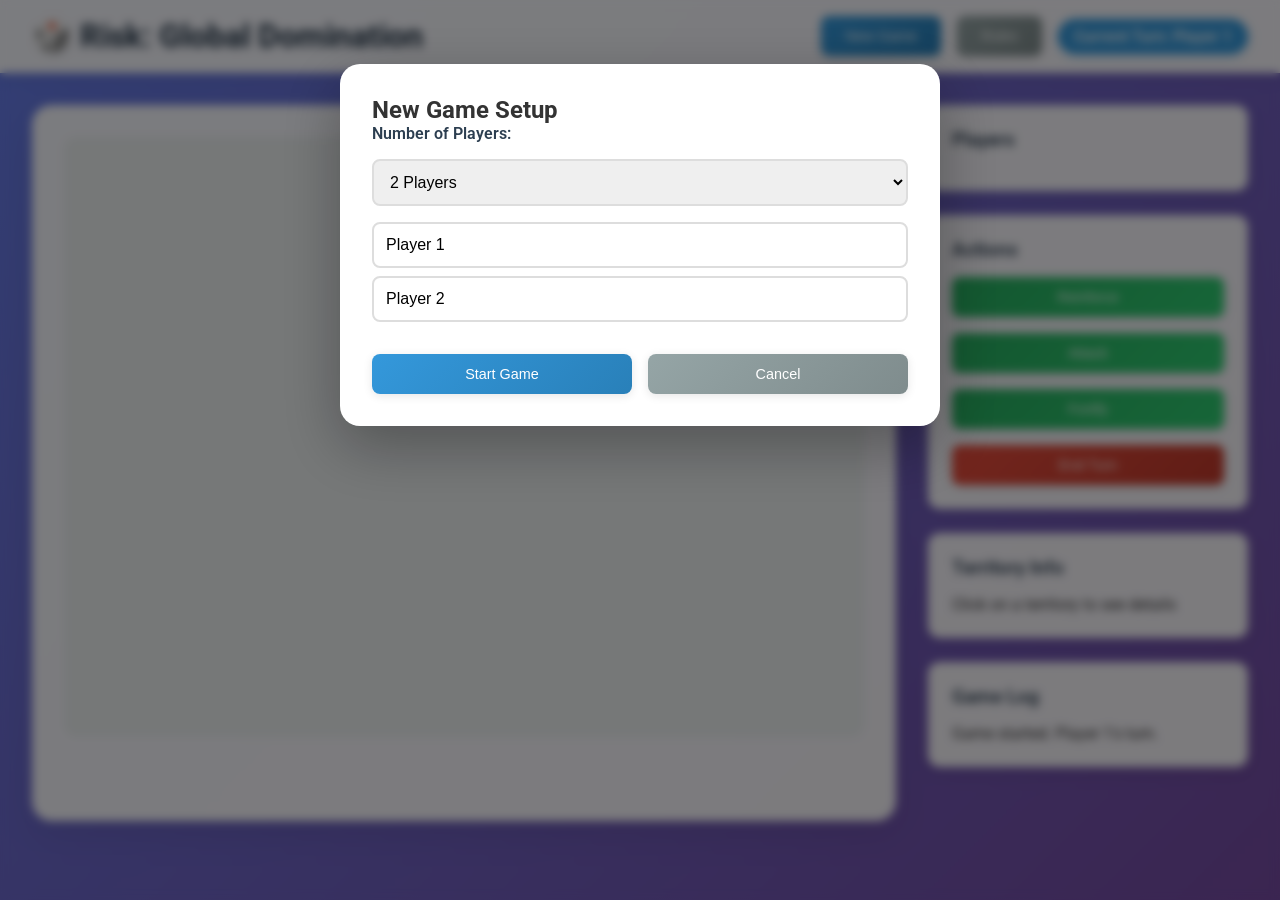
==== index.html @ bb5fba93 "Create initial Risk board game implementation with game logic, UI, and styling Co-authored-by: frost" ====
<!DOCTYPE html>
<html lang="en">
<head>
    <meta charset="UTF-8">
    <meta name="viewport" content="width=device-width, initial-scale=1.0">
    <title>Risk Board Game</title>
    <link rel="stylesheet" href="styles.css">
    <link href="https://fonts.googleapis.com/css2?family=Roboto:wght@300;400;500;700&display=swap" rel="stylesheet">
</head>
<body>
    <div id="app">
        <header class="header">
            <h1>🎲 Risk: Global Domination</h1>
            <div class="game-controls">
                <button id="new-game-btn" class="btn btn-primary">New Game</button>
                <button id="rules-btn" class="btn btn-secondary">Rules</button>
                <div class="player-turn">
                    <span>Current Turn: <span id="current-player">Player 1</span></span>
                </div>
            </div>
        </header>

        <main class="main-content">
            <div class="game-board-container">
                <div id="game-board" class="game-board">
                    <!-- The board will be generated here -->
                </div>
            </div>

            <aside class="game-sidebar">
                <div class="players-panel">
                    <h3>Players</h3>
                    <div id="players-list">
                        <!-- Players will be listed here -->
                    </div>
                </div>

                <div class="actions-panel">
                    <h3>Actions</h3>
                    <div class="action-buttons">
                        <button id="reinforce-btn" class="btn btn-action">Reinforce</button>
                        <button id="attack-btn" class="btn btn-action">Attack</button>
                        <button id="fortify-btn" class="btn btn-action">Fortify</button>
                        <button id="end-turn-btn" class="btn btn-warning">End Turn</button>
                    </div>
                </div>

                <div class="territory-info">
                    <h3>Territory Info</h3>
                    <div id="selected-territory">
                        <p>Click on a territory to see details</p>
                    </div>
                </div>

                <div class="game-log">
                    <h3>Game Log</h3>
                    <div id="log-content">
                        <p>Game started. Player 1's turn.</p>
                    </div>
                </div>
            </aside>
        </main>

        <!-- Modal for Rules -->
        <div id="rules-modal" class="modal">
            <div class="modal-content">
                <span class="close">&times;</span>
                <h2>Risk Game Rules</h2>
                <div class="rules-content">
                    <h3>Objective</h3>
                    <p>Conquer every territory on the board and eliminate all other players.</p>
                    
                    <h3>Turn Structure</h3>
                    <ol>
                        <li><strong>Reinforcement:</strong> Place new armies based on territories owned and continent bonuses</li>
                        <li><strong>Attack:</strong> Attack adjacent enemy territories using dice</li>
                        <li><strong>Fortify:</strong> Move armies between connected territories you control</li>
                    </ol>
                    
                    <h3>Combat</h3>
                    <ul>
                        <li>Attacker rolls up to 3 dice, defender up to 2</li>
                        <li>Compare highest dice; loser removes armies</li>
                        <li>Continue until one side has no armies left</li>
                    </ul>
                    
                    <h3>Winning</h3>
                    <p>Last player remaining wins the game!</p>
                </div>
            </div>
        </div>

        <!-- Modal for Game Setup -->
        <div id="setup-modal" class="modal">
            <div class="modal-content">
                <h2>New Game Setup</h2>
                <div class="setup-content">
                    <label for="player-count">Number of Players:</label>
                    <select id="player-count">
                        <option value="2">2 Players</option>
                        <option value="3">3 Players</option>
                        <option value="4">4 Players</option>
                        <option value="5">5 Players</option>
                        <option value="6">6 Players</option>
                    </select>
                    
                    <div id="player-names">
                        <!-- Player name inputs will be generated here -->
                    </div>
                    
                    <div class="setup-buttons">
                        <button id="start-game-btn" class="btn btn-primary">Start Game</button>
                        <button id="cancel-setup-btn" class="btn btn-secondary">Cancel</button>
                    </div>
                </div>
            </div>
        </div>
    </div>

    <script src="game.js"></script>
</body>
</html>
---- styles.css ----
/* Reset and base styles */
* {
    margin: 0;
    padding: 0;
    box-sizing: border-box;
}

body {
    font-family: 'Roboto', sans-serif;
    background: linear-gradient(135deg, #667eea 0%, #764ba2 100%);
    min-height: 100vh;
    color: #333;
}

/* Header styles */
.header {
    background: rgba(255, 255, 255, 0.95);
    backdrop-filter: blur(10px);
    padding: 1rem 2rem;
    display: flex;
    justify-content: space-between;
    align-items: center;
    box-shadow: 0 2px 20px rgba(0, 0, 0, 0.1);
    border-bottom: 1px solid rgba(255, 255, 255, 0.2);
}

.header h1 {
    font-size: 2rem;
    font-weight: 700;
    color: #2c3e50;
    text-shadow: 2px 2px 4px rgba(0, 0, 0, 0.1);
}

.game-controls {
    display: flex;
    align-items: center;
    gap: 1rem;
}

.player-turn {
    background: #3498db;
    color: white;
    padding: 0.5rem 1rem;
    border-radius: 25px;
    font-weight: 500;
    box-shadow: 0 2px 10px rgba(52, 152, 219, 0.3);
}

/* Button styles */
.btn {
    padding: 0.75rem 1.5rem;
    border: none;
    border-radius: 8px;
    font-weight: 500;
    cursor: pointer;
    transition: all 0.3s ease;
    font-size: 0.9rem;
    box-shadow: 0 2px 10px rgba(0, 0, 0, 0.1);
}

.btn-primary {
    background: linear-gradient(135deg, #3498db, #2980b9);
    color: white;
}

.btn-primary:hover {
    transform: translateY(-2px);
    box-shadow: 0 4px 20px rgba(52, 152, 219, 0.4);
}

.btn-secondary {
    background: linear-gradient(135deg, #95a5a6, #7f8c8d);
    color: white;
}

.btn-secondary:hover {
    transform: translateY(-2px);
    box-shadow: 0 4px 20px rgba(149, 165, 166, 0.4);
}

.btn-action {
    background: linear-gradient(135deg, #27ae60, #2ecc71);
    color: white;
    margin-bottom: 0.5rem;
    width: 100%;
}

.btn-action:hover {
    transform: translateY(-2px);
    box-shadow: 0 4px 20px rgba(46, 204, 113, 0.4);
}

.btn-warning {
    background: linear-gradient(135deg, #e74c3c, #c0392b);
    color: white;
    width: 100%;
}

.btn-warning:hover {
    transform: translateY(-2px);
    box-shadow: 0 4px 20px rgba(231, 76, 60, 0.4);
}

/* Main content layout */
.main-content {
    display: grid;
    grid-template-columns: 1fr 320px;
    gap: 2rem;
    padding: 2rem;
    min-height: calc(100vh - 120px);
}

/* Game board */
.game-board-container {
    background: rgba(255, 255, 255, 0.95);
    border-radius: 20px;
    padding: 2rem;
    box-shadow: 0 10px 40px rgba(0, 0, 0, 0.1);
    backdrop-filter: blur(10px);
    overflow: auto;
}

.game-board {
    display: grid;
    grid-template-columns: repeat(8, 1fr);
    grid-template-rows: repeat(6, 1fr);
    gap: 2px;
    min-height: 600px;
    background: #ecf0f1;
    border-radius: 12px;
    padding: 1rem;
}

.territory {
    background: linear-gradient(135deg, #f8f9fa, #e9ecef);
    border: 2px solid #dee2e6;
    border-radius: 8px;
    display: flex;
    flex-direction: column;
    align-items: center;
    justify-content: center;
    cursor: pointer;
    transition: all 0.3s ease;
    padding: 0.5rem;
    font-size: 0.8rem;
    font-weight: 500;
    text-align: center;
    position: relative;
    overflow: hidden;
}

.territory:hover {
    transform: scale(1.05);
    box-shadow: 0 5px 20px rgba(0, 0, 0, 0.2);
    z-index: 10;
}

.territory.selected {
    border-color: #3498db;
    box-shadow: 0 0 0 3px rgba(52, 152, 219, 0.3);
}

.territory-name {
    font-weight: 600;
    margin-bottom: 0.25rem;
    color: #2c3e50;
}

.territory-armies {
    background: rgba(52, 152, 219, 0.9);
    color: white;
    padding: 0.2rem 0.5rem;
    border-radius: 12px;
    font-size: 0.7rem;
    font-weight: 600;
}

/* Player colors */
.player-1 { background: linear-gradient(135deg, #e74c3c, #c0392b); }
.player-2 { background: linear-gradient(135deg, #3498db, #2980b9); }
.player-3 { background: linear-gradient(135deg, #2ecc71, #27ae60); }
.player-4 { background: linear-gradient(135deg, #f39c12, #e67e22); }
.player-5 { background: linear-gradient(135deg, #9b59b6, #8e44ad); }
.player-6 { background: linear-gradient(135deg, #1abc9c, #16a085); }

/* Sidebar */
.game-sidebar {
    display: flex;
    flex-direction: column;
    gap: 1.5rem;
}

.players-panel, .actions-panel, .territory-info, .game-log {
    background: rgba(255, 255, 255, 0.95);
    border-radius: 12px;
    padding: 1.5rem;
    box-shadow: 0 5px 20px rgba(0, 0, 0, 0.1);
    backdrop-filter: blur(10px);
}

.players-panel h3, .actions-panel h3, .territory-info h3, .game-log h3 {
    margin-bottom: 1rem;
    color: #2c3e50;
    font-weight: 600;
}

.player-item {
    display: flex;
    justify-content: space-between;
    align-items: center;
    padding: 0.75rem;
    margin-bottom: 0.5rem;
    border-radius: 8px;
    background: #f8f9fa;
    border-left: 4px solid #3498db;
}

.player-item.active {
    background: rgba(52, 152, 219, 0.1);
    border-left-color: #e74c3c;
}

.action-buttons {
    display: flex;
    flex-direction: column;
    gap: 0.5rem;
}

.game-log {
    max-height: 200px;
    overflow-y: auto;
}

.log-entry {
    padding: 0.5rem;
    margin-bottom: 0.5rem;
    background: #f8f9fa;
    border-radius: 6px;
    font-size: 0.85rem;
    border-left: 3px solid #3498db;
}

/* Modal styles */
.modal {
    display: none;
    position: fixed;
    z-index: 1000;
    left: 0;
    top: 0;
    width: 100%;
    height: 100%;
    background-color: rgba(0, 0, 0, 0.5);
    backdrop-filter: blur(5px);
}

.modal-content {
    background: white;
    margin: 5% auto;
    padding: 2rem;
    border-radius: 20px;
    width: 90%;
    max-width: 600px;
    max-height: 80vh;
    overflow-y: auto;
    box-shadow: 0 20px 60px rgba(0, 0, 0, 0.3);
    position: relative;
}

.close {
    position: absolute;
    top: 1rem;
    right: 1.5rem;
    font-size: 2rem;
    font-weight: bold;
    cursor: pointer;
    color: #aaa;
    transition: color 0.3s ease;
}

.close:hover {
    color: #333;
}

.rules-content h3 {
    color: #2c3e50;
    margin-top: 1.5rem;
    margin-bottom: 0.5rem;
}

.rules-content ul, .rules-content ol {
    margin-left: 1.5rem;
    margin-bottom: 1rem;
}

.setup-content {
    display: flex;
    flex-direction: column;
    gap: 1rem;
}

.setup-content label {
    font-weight: 600;
    color: #2c3e50;
}

.setup-content select {
    padding: 0.75rem;
    border: 2px solid #ddd;
    border-radius: 8px;
    font-size: 1rem;
}

#player-names {
    display: flex;
    flex-direction: column;
    gap: 0.5rem;
}

.player-name-input {
    padding: 0.75rem;
    border: 2px solid #ddd;
    border-radius: 8px;
    font-size: 1rem;
}

.setup-buttons {
    display: flex;
    gap: 1rem;
    margin-top: 1rem;
}

.setup-buttons button {
    flex: 1;
}

/* Responsive design */
@media (max-width: 1024px) {
    .main-content {
        grid-template-columns: 1fr;
        gap: 1rem;
    }
    
    .game-sidebar {
        order: -1;
    }
    
    .header {
        flex-direction: column;
        gap: 1rem;
        text-align: center;
    }
    
    .game-controls {
        flex-wrap: wrap;
        justify-content: center;
    }
}

@media (max-width: 768px) {
    .header {
        padding: 1rem;
    }
    
    .main-content {
        padding: 1rem;
    }
    
    .game-board {
        grid-template-columns: repeat(4, 1fr);
        grid-template-rows: repeat(12, 1fr);
        min-height: 800px;
    }
    
    .territory {
        font-size: 0.7rem;
    }
}

/* Animation keyframes */
@keyframes pulse {
    0% { transform: scale(1); }
    50% { transform: scale(1.05); }
    100% { transform: scale(1); }
}

.territory.attacking {
    animation: pulse 1s infinite;
    border-color: #e74c3c !important;
}

.territory.defending {
    animation: pulse 1s infinite;
    border-color: #f39c12 !important;
}
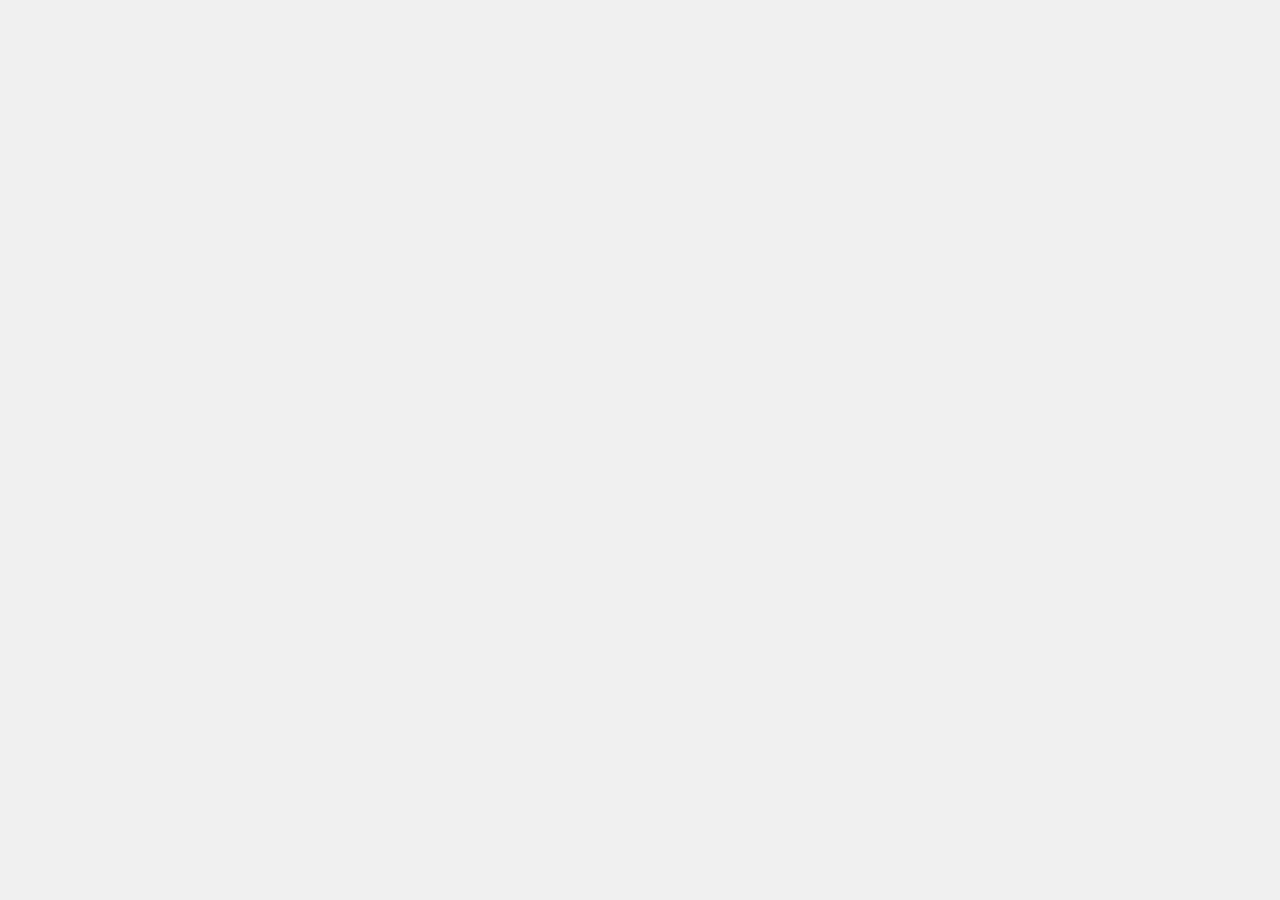
==== commit 8132680e: "Checkpoint before follow-up message" ====
--- a/index.html
+++ b/index.html
@@ -4,119 +4,16 @@
     <meta charset="UTF-8">
     <meta name="viewport" content="width=device-width, initial-scale=1.0">
     <title>Risk Board Game</title>
-    <link rel="stylesheet" href="styles.css">
-    <link href="https://fonts.googleapis.com/css2?family=Roboto:wght@300;400;500;700&display=swap" rel="stylesheet">
+    <style>
+        body {
+            margin: 0;
+            padding: 20px;
+            background: #f0f0f0;
+            font-family: Georgia, serif;
+        }
+    </style>
 </head>
 <body>
-    <div id="app">
-        <header class="header">
-            <h1>🎲 Risk: Global Domination</h1>
-            <div class="game-controls">
-                <button id="new-game-btn" class="btn btn-primary">New Game</button>
-                <button id="rules-btn" class="btn btn-secondary">Rules</button>
-                <div class="player-turn">
-                    <span>Current Turn: <span id="current-player">Player 1</span></span>
-                </div>
-            </div>
-        </header>
-
-        <main class="main-content">
-            <div class="game-board-container">
-                <div id="game-board" class="game-board">
-                    <!-- The board will be generated here -->
-                </div>
-            </div>
-
-            <aside class="game-sidebar">
-                <div class="players-panel">
-                    <h3>Players</h3>
-                    <div id="players-list">
-                        <!-- Players will be listed here -->
-                    </div>
-                </div>
-
-                <div class="actions-panel">
-                    <h3>Actions</h3>
-                    <div class="action-buttons">
-                        <button id="reinforce-btn" class="btn btn-action">Reinforce</button>
-                        <button id="attack-btn" class="btn btn-action">Attack</button>
-                        <button id="fortify-btn" class="btn btn-action">Fortify</button>
-                        <button id="end-turn-btn" class="btn btn-warning">End Turn</button>
-                    </div>
-                </div>
-
-                <div class="territory-info">
-                    <h3>Territory Info</h3>
-                    <div id="selected-territory">
-                        <p>Click on a territory to see details</p>
-                    </div>
-                </div>
-
-                <div class="game-log">
-                    <h3>Game Log</h3>
-                    <div id="log-content">
-                        <p>Game started. Player 1's turn.</p>
-                    </div>
-                </div>
-            </aside>
-        </main>
-
-        <!-- Modal for Rules -->
-        <div id="rules-modal" class="modal">
-            <div class="modal-content">
-                <span class="close">&times;</span>
-                <h2>Risk Game Rules</h2>
-                <div class="rules-content">
-                    <h3>Objective</h3>
-                    <p>Conquer every territory on the board and eliminate all other players.</p>
-                    
-                    <h3>Turn Structure</h3>
-                    <ol>
-                        <li><strong>Reinforcement:</strong> Place new armies based on territories owned and continent bonuses</li>
-                        <li><strong>Attack:</strong> Attack adjacent enemy territories using dice</li>
-                        <li><strong>Fortify:</strong> Move armies between connected territories you control</li>
-                    </ol>
-                    
-                    <h3>Combat</h3>
-                    <ul>
-                        <li>Attacker rolls up to 3 dice, defender up to 2</li>
-                        <li>Compare highest dice; loser removes armies</li>
-                        <li>Continue until one side has no armies left</li>
-                    </ul>
-                    
-                    <h3>Winning</h3>
-                    <p>Last player remaining wins the game!</p>
-                </div>
-            </div>
-        </div>
-
-        <!-- Modal for Game Setup -->
-        <div id="setup-modal" class="modal">
-            <div class="modal-content">
-                <h2>New Game Setup</h2>
-                <div class="setup-content">
-                    <label for="player-count">Number of Players:</label>
-                    <select id="player-count">
-                        <option value="2">2 Players</option>
-                        <option value="3">3 Players</option>
-                        <option value="4">4 Players</option>
-                        <option value="5">5 Players</option>
-                        <option value="6">6 Players</option>
-                    </select>
-                    
-                    <div id="player-names">
-                        <!-- Player name inputs will be generated here -->
-                    </div>
-                    
-                    <div class="setup-buttons">
-                        <button id="start-game-btn" class="btn btn-primary">Start Game</button>
-                        <button id="cancel-setup-btn" class="btn btn-secondary">Cancel</button>
-                    </div>
-                </div>
-            </div>
-        </div>
-    </div>
-
-    <script src="game.js"></script>
+    <script type="module" src="risk.ts"></script>
 </body>
 </html>
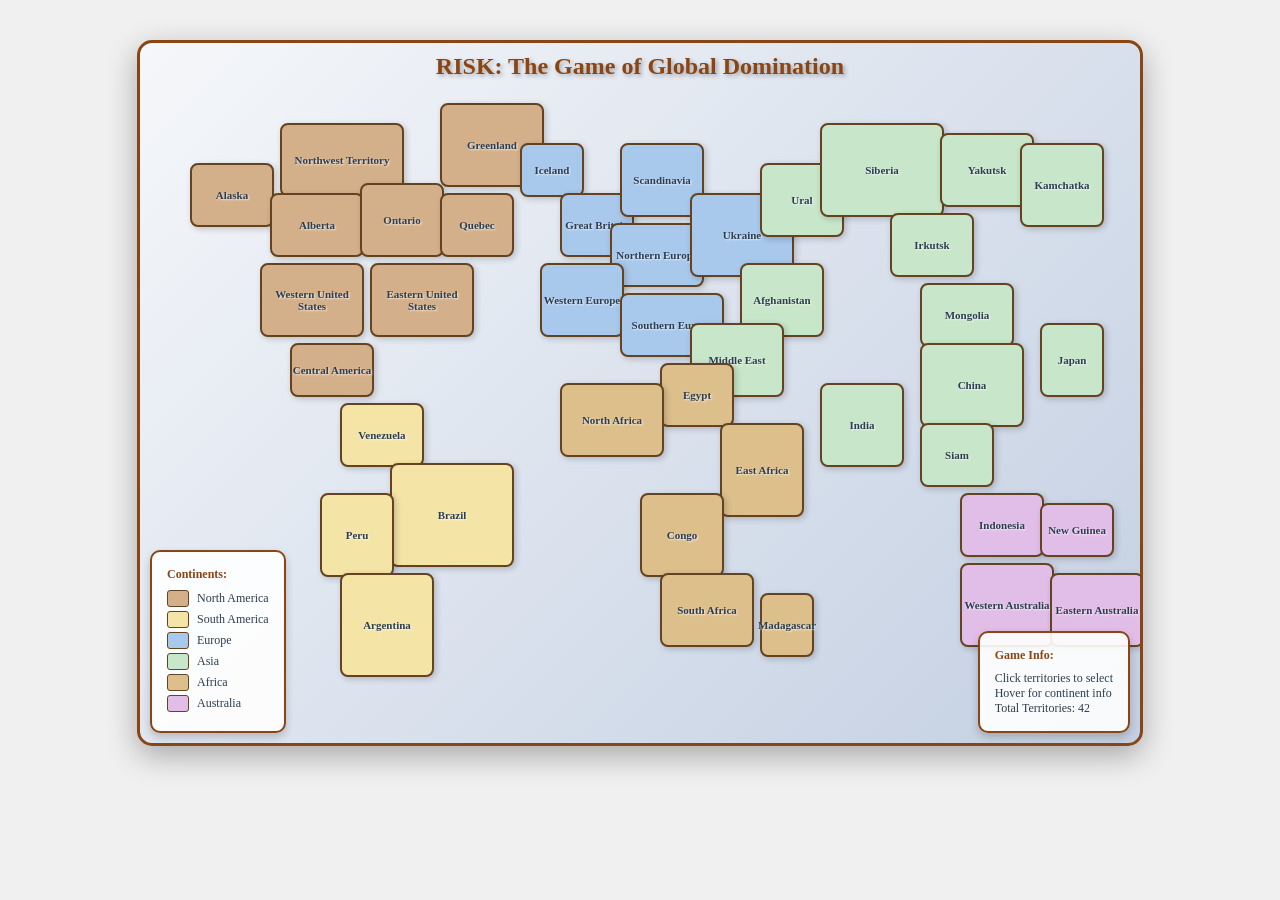
==== commit ac5b282c: "Convert TypeScript to JavaScript and create interactive Risk board game Co-authored-by: frostedlingu" ====
--- a/index.html
+++ b/index.html
@@ -14,6 +14,6 @@
     </style>
 </head>
 <body>
-    <script type="module" src="risk.ts"></script>
+    <script src="risk.js"></script>
 </body>
 </html>
